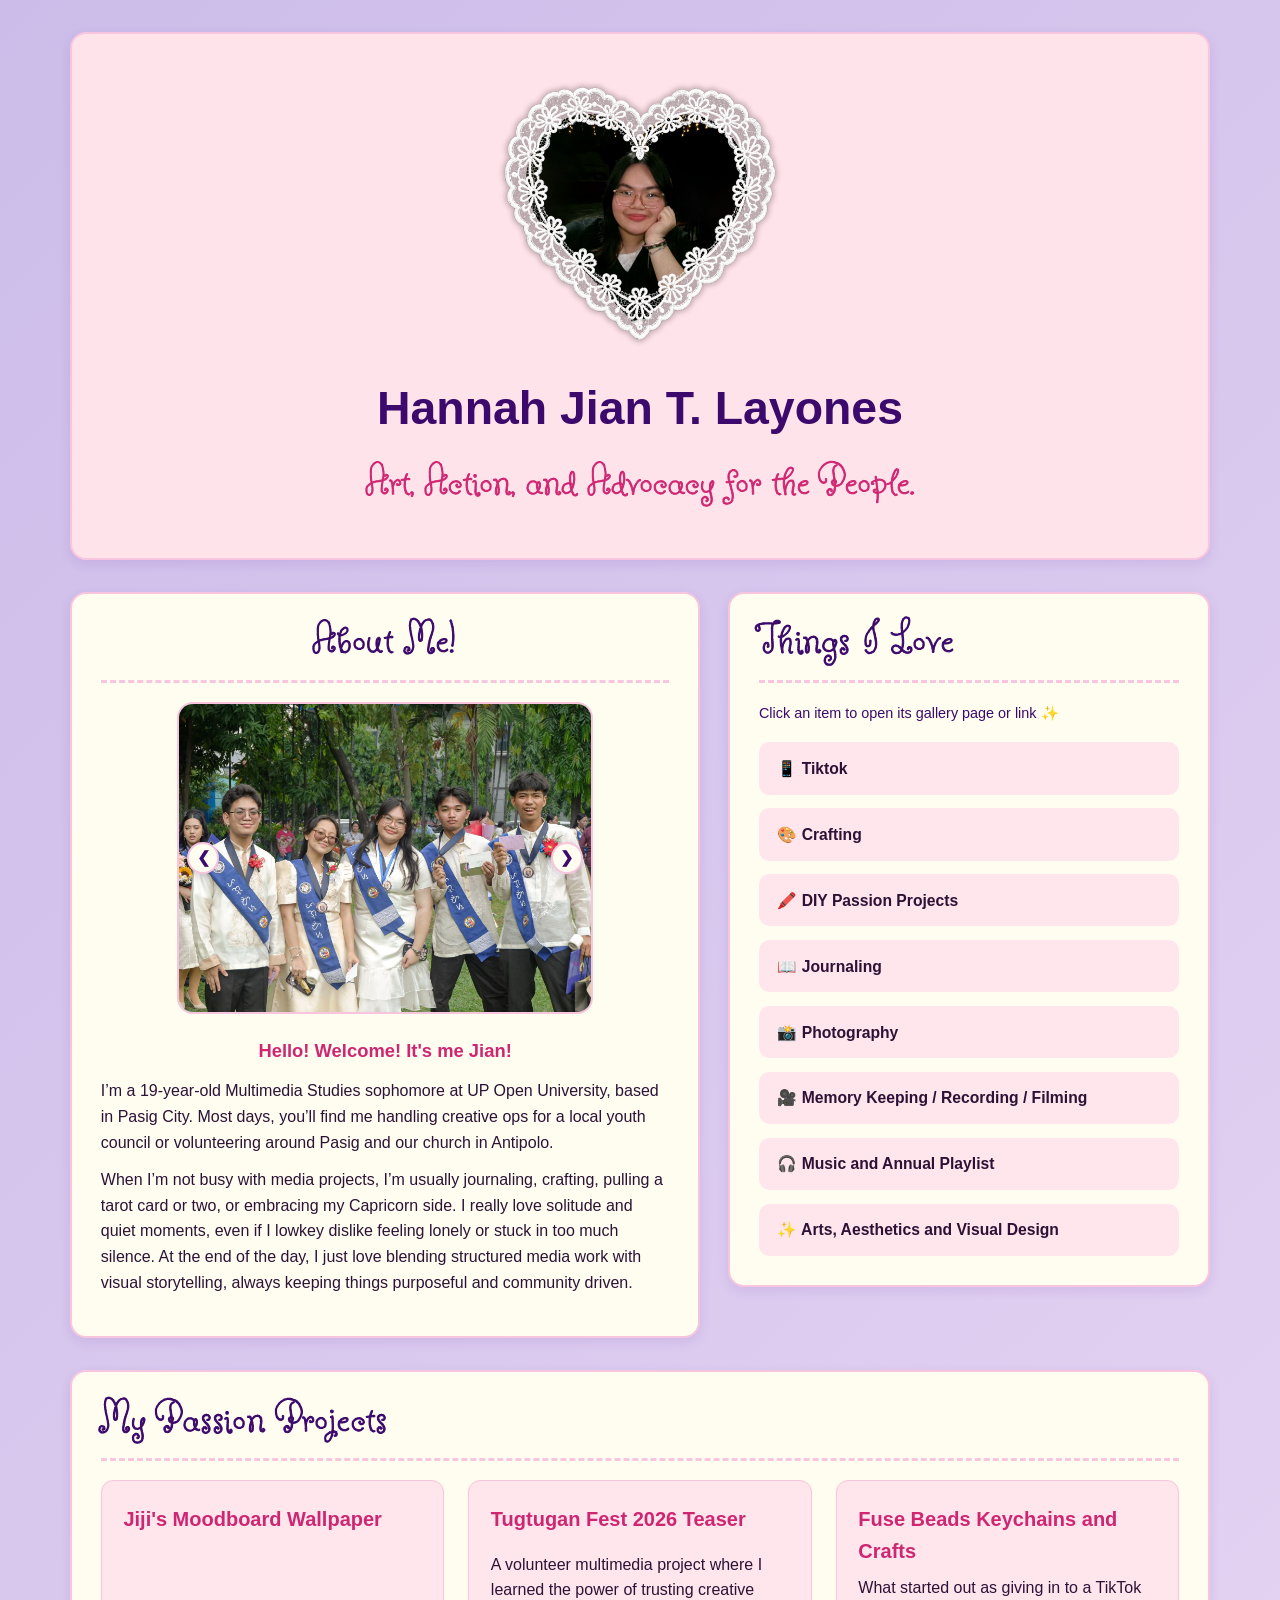
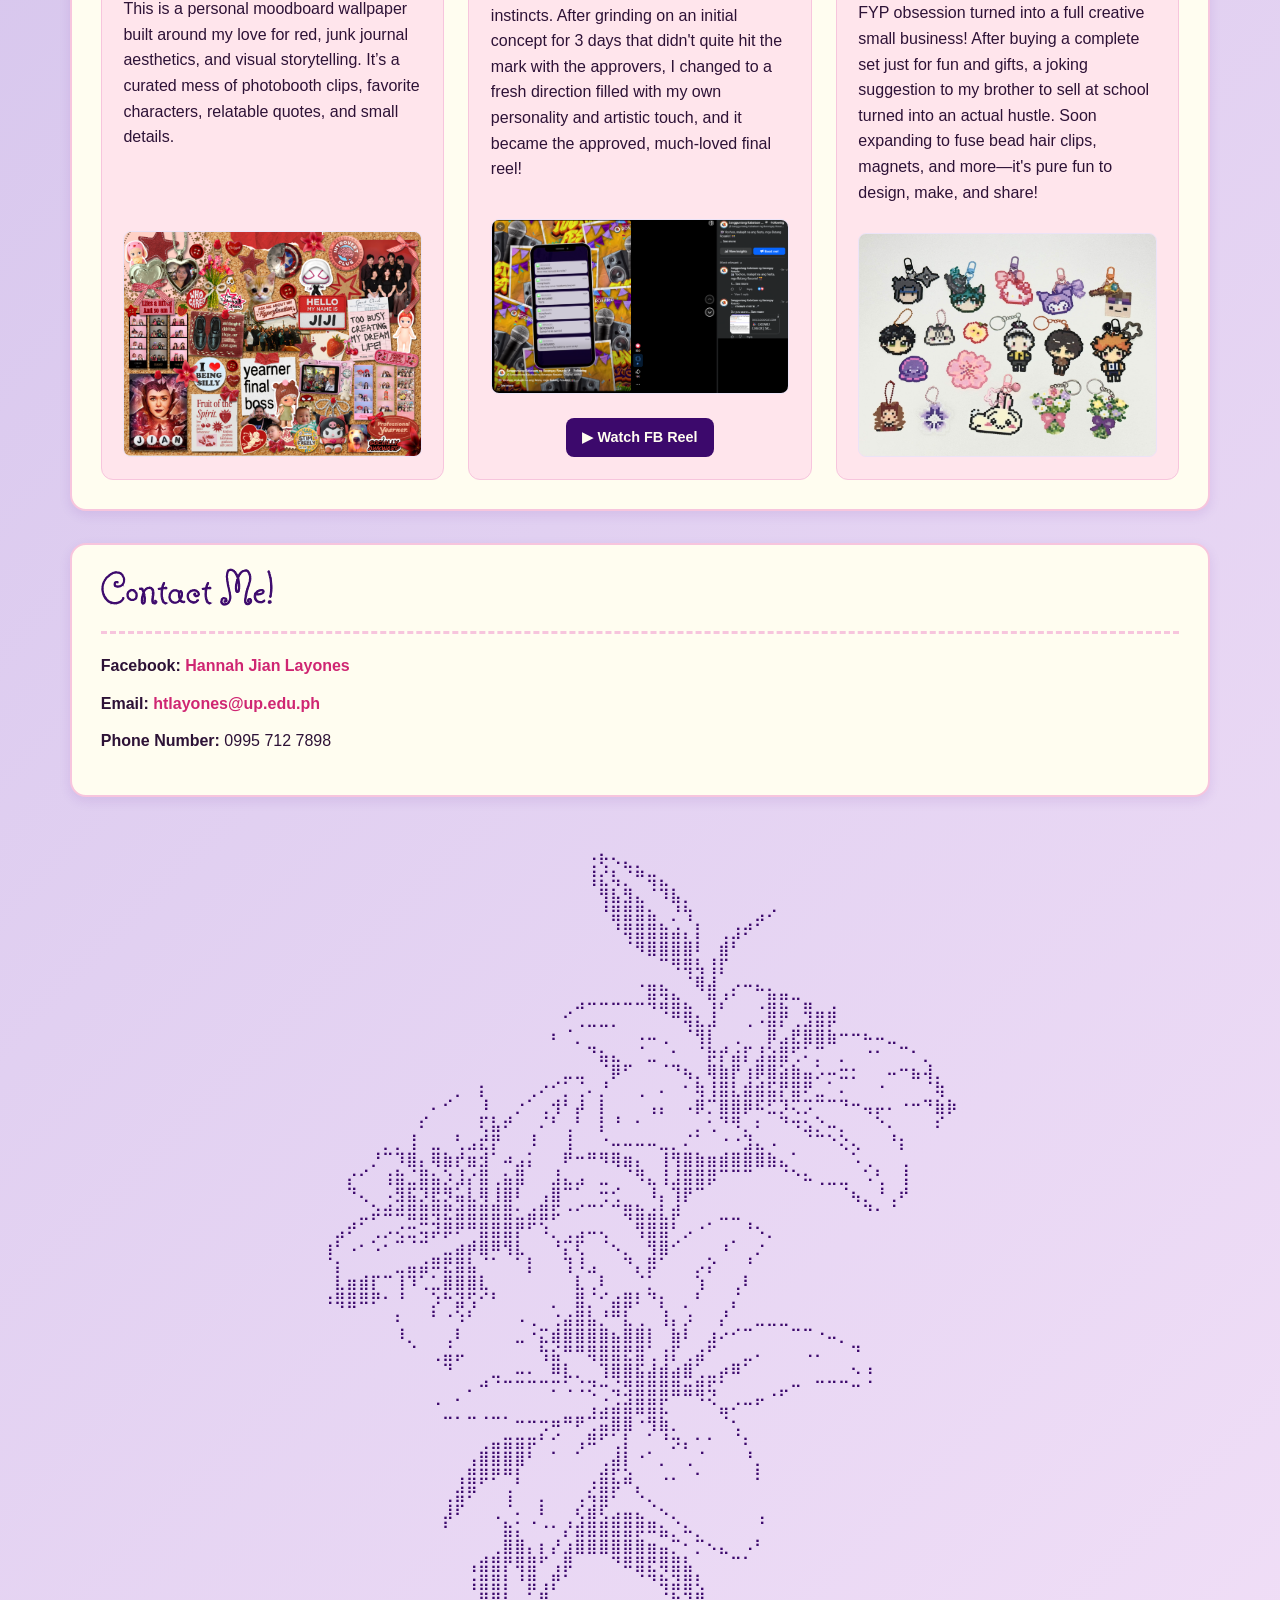
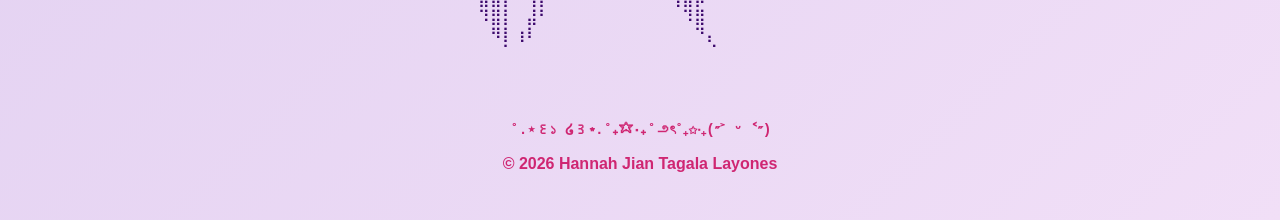
==== index.html @ 3827f630 "upload files" ====
<!DOCTYPE html>
<html lang="en">

<head>
    <meta charset="UTF-8">
    <meta name="viewport" content="width=device-width, initial-scale=1.0">
    <link rel="preconnect" href="https://fonts.googleapis.com">
    <link rel="preconnect" href="https://fonts.gstatic.com" crossorigin>
    <link href="https://fonts.googleapis.com/css2?family=Butterfly+Kids&family=Google+Sans:ital,opsz,wght@0,17..18,400..700;1,17..18,400..700&display=swap" rel="stylesheet">
    <link rel="stylesheet" href="style.css">
    <title>Jian's Profile</title>
</head>

<body>
    <header class="card headercard">
        <div class="profilephotocontainer">
            <img src="images/abtmepic.png" alt="Hannah Jian T. Layones" class="profilephoto">
        </div>
        <h1>Hannah Jian T. Layones</h1>
        <p class="subtitle">Art, Action, and Advocacy for the People.</p>
    </header>

    <main>
        <div class="bentorow">
            <section class="card aboutsection">
                <div class="biocontainer">
                    <h2>About Me!</h2>

                    <div class="carouselbox">
                        <button type="button" class="carouselbtn prevbtn" onclick="changeSlide(-1)">&#10094;</button>
                        <img src="images/watataps.jpeg" alt="My tropas" class="carouselslide active">
                        <img src="images/cwts.jpeg" alt="Jian photo 5" class="carouselslide">
                        <img src="images/tech2.jpeg" alt="Me with the SK Council" class="carouselslide">
                        <img src="images/tech1.jpeg" alt="SK Volunteers" class="carouselslide">
                        <img src="images/pic.jpeg" alt="Routh Reproductive Health Summit" class="carouselslide">
                        <img src="images/summit.jpeg" alt="Youth Summit 2025" class="carouselslide">
                        <img src="images/culture.jpeg" alt="Cultural and IP Day Program" class="carouselslide">
                        <img src="images/pz.jpeg" alt="Project Ztizen with my Friends" class="carouselslide">
                        <img src="images/cwtssss.jpeg" alt="Jian photo 7" class="carouselslide">
                        <img src="images/cwtsz.jpeg" alt="Jian photo 5" class="carouselslide">
                        <img src="images/Church.jpeg" alt="Church Anniversary with my Friends" class="carouselslide">
                        <img src="images/UPOU.jpeg" alt="First time in UPOU" class="carouselslide">
                        <img src="images/MMDA.jpeg" alt="MMDA Anti-Smoking Campaign" class="carouselslide">
                        <img src="images/VOLUN.jpeg" alt="Youth-Led Project" class="carouselslide">
                        <img src="images/CERT.jpeg" alt="MEEEEEEEEE" class="carouselslide">
                        <button type="button" class="carouselbtn nextbtn" onclick="changeSlide(1)">&#10095;</button>
                    </div>

                    <p class="greeting">Hello! Welcome! It's me Jian!</p>
                    <p class="biotext">
                        I’m a 19-year-old Multimedia Studies sophomore at UP Open University, based in Pasig City. Most days, you’ll find me handling creative ops for a local youth council or volunteering around Pasig and our church in Antipolo.
                    </p>
                    <p class="biotext">
                        When I’m not busy with media projects, I’m usually journaling, crafting, pulling a tarot card or two, or embracing my Capricorn side. I really love solitude and quiet moments, even if I lowkey dislike feeling lonely or stuck in too much silence. At the end of the day, I just love blending structured media work with visual storytelling, always keeping things purposeful and community driven.
                    </p>
                </div>
            </section>

            <section class="card lovesection">
                <div class="biocontainer">
                    <h2>Things I Love</h2>
                    <p class="sectionhint">Click an item to open its gallery page or link ✨</p>
                    <ul class="lovelist">
                        <li class="lovelistitem"><a href="thingsilove.html#tiktok">📱 Tiktok</a></li>
                        <li class="lovelistitem"><a href="thingsilove.html#crafting">🎨 Crafting</a></li>
                        <li class="lovelistitem"><a href="thingsilove.html#diyprojects">🖍️ DIY Passion Projects</a></li>
                        <li class="lovelistitem"><a href="thingsilove.html#journaling">📖 Journaling</a></li>
                        <li class="lovelistitem"><a href="thingsilove.html#photography">📸 Photography</a></li>
                        <li class="lovelistitem"><a href="thingsilove.html#memorykeeping">🎥 Memory Keeping / Recording / Filming</a></li>
                        <li class="lovelistitem"><a href="thingsilove.html#music">🎧 Music and Annual Playlist</a></li>
                        <li class="lovelistitem"><a href="thingsilove.html#artsaesthetics">✨ Arts, Aesthetics and Visual Design</a></li>
                    </ul>
                </div>
            </section>
        </div>

        <section class="card projectssection">
            <h2>My Passion Projects</h2>
            <div class="projectsgrid">
                <article class="projectarticle">
                    <h3>Jiji's Moodboard Wallpaper</h3>
                    <p>
                        This is a personal moodboard wallpaper built around my love for red, junk journal aesthetics, and visual storytelling. It’s a curated mess of photobooth clips, favorite characters, relatable quotes, and small details.
                    </p>
                    <img src="images/jiji'smoodboard.png" alt="iPad Wallpaper Preview" class="projectimg">
                </article>

                <article class="projectarticle">
                    <h3>
                        <a href="https://www.facebook.com/share/v/1HuVMyCweW/" target="_blank" rel="noopener noreferrer">Tugtugan Fest 2026 Teaser</a>
                    </h3>
                    <p>
                        A volunteer multimedia project where I learned the power of trusting creative instincts. After grinding on an initial concept for 3 days that didn't quite hit the mark with the approvers, I changed to a fresh direction filled with my own personality and artistic touch, and it became the approved, much-loved final reel!
                    </p>
                    <img src="images/tugs.png" alt="Tugtugan Fest Teaser Preview" class="projectimg">
                    <div class="reelbtnwrap">
                        <a href="https://www.facebook.com/share/v/1HuVMyCweW/" target="_blank" rel="noopener noreferrer" class="reelbtn">▶ Watch FB Reel</a>
                    </div>
                </article>

                <article class="projectarticle">
                    <h3>Fuse Beads Keychains and Crafts</h3>
                    <p>
                        What started out as giving in to a TikTok FYP obsession turned into a full creative small business! After buying a complete set just for fun and gifts, a joking suggestion to my brother to sell at school turned into an actual hustle. Soon expanding to fuse bead hair clips, magnets, and more—it's pure fun to design, make, and share!
                    </p>
                    <img src="images/fuse.jpg" alt="Project 3 Preview" class="projectimg">
                </article>
            </div>
        </section>

        <section class="card contactsection">
            <h2>Contact Me!</h2>
            <p><strong>Facebook:</strong> <a href="https://www.facebook.com/jijich00/" target="_blank" rel="noopener noreferrer">Hannah Jian Layones</a></p>
            <p><strong>Email:</strong> <a href="mailto:htlayones@up.edu.ph">htlayones@up.edu.ph</a></p>
            <p><strong>Phone Number:</strong> 0995 712 7898</p>
        </section>

        <div class="asciicard">
            <div class="asciiwrapper">
                <pre class="asciiart">
⠀⠀⠀⠀⠀⠀⠀⠀⠀⠀⠀⠀⠀⠀⠀⠀⠀⠀⠀⠀⠀⠀⢀⣄⡀⠀⠀⠀⠀⠀⠀⠀⠀⠀⠀⠀⠀⠀⠀⠀⠀⠀⠀⠀⠀⠀⠀⠀⠀⠀⠀⠀⠀
⠀⠀⠀⠀⠀⠀⠀⠀⠀⠀⠀⠀⠀⠀⠀⠀⠀⠀⠀⠀⠀⠀⢰⡱⡌⠳⣦⣀⠀⠀⠀⠀⠀⠀⠀⠀⠀⠀⠀⠀⠀⠀⠀⠀⠀⠀⠀⠀⠀⠀⠀⠀⠀
⠀⠀⠀⠀⠀⠀⠀⠀⠀⠀⠀⠀⠀⠀⠀⠀⠀⠀⠀⠀⠀⠀⠘⣷⡝⣦⠀⠹⢷⡄⠀⠀⠀⠀⠀⠀⠀⠀⠀⠀⠀⠀⠀⠀⠀⠀⠀⠀⠀⠀⠀⠀⠀
⠀⠀⠀⠀⠀⠀⠀⠀⠀⠀⠀⠀⠀⠀⠀⠀⠀⠀⠀⠀⠀⠀⠀⢸⣿⣾⣷⡀⠈⢻⣆⠀⠀⠀⠀⠀⠀⢀⠀⠀⠀⠀⠀⠀⠀⠀⠀⠀⠀⠀⠀⠀⠀
⠀⠀⠀⠀⠀⠀⠀⠀⠀⠀⠀⠀⠀⠀⠀⠀⠀⠀⠀⠀⠀⠀⠀⠀⢻⣿⣿⣿⣄⢂⠘⡄⠀⠀⢀⣠⠞⠁⠀⠀⠀⠀⠀⠀⠀⠀⠀⠀⠀⠀⠀⠀⠀
⠀⠀⠀⠀⠀⠀⠀⠀⠀⠀⠀⠀⠀⠀⠀⠀⠀⠀⠀⠀⠀⠀⠀⠀⠀⠹⣿⣿⣿⣿⣧⡇⠀⣰⡞⠁⠀⠀⠀⠀⠀⠀⠀⠀⠀⠀⠀⠀⠀⠀⠀⠀⠀
⠀⠀⠀⠀⠀⠀⠀⠀⠀⠀⠀⠀⠀⠀⠀⠀⠀⠀⠀⠀⠀⠀⠀⠀⠀⠀⠈⠛⠿⣿⣿⡅⢠⡿⠀⠀⠀⠀⠀⠀⠀⠀⠀⠀⠀⠀⠀⠀⠀⠀⠀⠀⠀
⠀⠀⠀⠀⠀⠀⠀⠀⠀⠀⠀⠀⠀⠀⠀⠀⠀⠀⠀⠀⠀⠀⠀⠀⠀⠀⠀⠀⠀⠈⠹⣽⢸⠃⠀⠀⠀⠀⠀⠀⠀⠀⠀⠀⠀⠀⠀⠀⠀⠀⠀⠀⠀
⠀⠀⠀⠀⠀⠀⠀⠀⠀⠀⠀⠀⠀⠀⠀⠀⠀⠀⠀⠀⠀⠀⠀⠀⠀⠀⠈⣿⢷⣄⠀⠙⣿⢠⠎⠉⠓⣦⣤⣀⠀⠀⠀⠀⠀⠀⠀⠀⠀⠀⠀⠀⠀
⠀⠀⠀⠀⠀⠀⠀⠀⠀⠀⠀⠀⠀⠀⠀⠀⠀⠀⠀⠀⡠⠚⠉⠉⠉⠉⠉⠙⠻⣿⣷⡀⢸⠃⠀⠀⠐⣿⣷⠀⢿⣤⣴⠀⠀⠀⠀⠀⠀⠀⠀⠀⠀
⠀⠀⠀⠀⠀⠀⠀⠀⠀⠀⠀⠀⠀⠀⠀⠀⠀⠀⠀⡀⠠⠐⠒⠒⠂⠀⠀⠀⠀⠀⠹⣷⡞⠀⠀⠐⠈⣿⠃⣴⣾⣿⣏⣀⣀⡀⠀⠀⠀⠀⠀⠀⠀
⠀⠀⠀⠀⠀⠀⠀⠀⠀⠀⠀⠀⠀⠀⠀⠀⠀⠀⠀⠁⠀⠂⢤⡀⠀⠀⠨⠉⠐⡀⠀⠸⣇⣠⢐⡤⢠⢏⣾⡷⠟⠿⠛⠀⠀⢉⡉⠒⠤⡀⠀⠀⠀
⠀⠀⠀⠀⠀⠀⠀⠀⠀⠀⠀⠀⠀⠀⠀⠀⠀⠀⠀⠀⠀⠀⠀⠻⣷⡤⠀⠒⠠⢤⡀⠀⣯⣇⣿⢃⣾⣿⢟⣔⠁⠆⠀⣂⡀⠀⠀⠀⣀⡀⢢⠀⠀
⠀⠀⠀⠀⠀⠀⠀⠀⠀⠀⠀⠀⠀⡀⠀⠀⠀⠀⢀⡠⠖⠲⠀⢠⠋⠀⠀⠀⠀⠀⡙⣆⢹⣿⡇⣸⣫⡿⣿⣿⣿⠊⠍⠒⠂⠀⢀⠉⠀⠛⠹⣆⠀
⠀⠀⠀⠀⠀⠀⠀⠀⠀⠀⡠⠂⠀⢣⠀⠀⢀⠔⠁⣠⡆⢰⠁⡆⠀⠀⠐⠀⠁⠀⠀⣽⠼⣿⣷⣿⡿⡿⢧⠿⠥⠶⠤⢥⣀⠀⠀⠀⢀⣀⢤⣝⣄
⠀⠀⠀⠀⠀⠀⠀⠀⡠⠁⠀⠀⠀⡬⡄⣠⠂⠀⠰⡜⠀⡏⠀⡇⢠⠀⡀⠘⠃⠀⠈⠋⡂⢿⣿⠋⡉⠒⢮⣑⡊⢄⠀⠀⠀⠙⢏⠁⠀⠀⠀⡻⠋
⠀⠀⠀⠀⠀⠀⠀⢠⠁⠀⠀⡄⠀⣱⣿⠁⠀⢠⠁⠀⢰⠀⠀⢃⠀⠀⠀⠀⠀⠀⠠⠆⠐⢀⢈⢦⠁⠀⠀⠈⠺⠦⢍⢆⠀⠀⠀⢡⡀⠀⠀⠁⠀
⠀⠀⠀⠀⢠⠦⢦⣼⠀⣶⣄⣰⣚⣳⠇⢀⠀⠌⠀⠀⣼⣀⣤⣤⣭⣉⠉⠉⢲⣦⣥⣄⣀⣠⣤⣾⣷⣌⠀⠄⠀⠀⠀⠑⠕⠀⠀⠀⠃⠀⠀⠀⠀
⠀⠀⢀⡠⠂⢀⣌⠻⣧⡙⢟⢣⢛⣾⠀⡉⣾⠃⠀⢠⠁⠀⠀⠈⠙⠻⣧⠀⢸⢸⣿⣿⣿⠿⠿⠿⠛⠛⠳⢄⡀⠀⠀⠀⠈⠔⡄⠀⢰⠀⠀⠀⠀
⠀⠀⢧⠀⠀⠘⣿⡶⢿⣿⣮⠞⡇⣿⢰⣿⡟⠀⠀⣾⠷⠞⠀⣒⡠⠀⠈⢳⠘⢾⣿⠿⠋⠀⠀⠀⠀⠀⠀⠀⠉⠐⠒⠲⡀⠈⢰⠀⣸⠀⠀⠀⠀
⠀⠀⠀⠑⢄⣨⣺⣿⣮⣷⣮⣻⣷⣽⣼⣿⡁⢀⣼⡿⢀⡠⠤⠔⠴⣤⣄⢈⡇⣸⠃⠀⠀⠀⠀⠀⠀⠀⠀⠀⠀⠀⠀⠀⠙⢦⡀⠰⠁⠀⠀⠀⠀
⠀⠀⣠⠖⠋⠉⢉⣛⠿⢽⣷⣿⣿⣿⣿⣿⣶⡿⢟⠋⠀⠀⠀⠀⠀⠙⣿⣿⣷⡏⠀⢀⠄⠒⠒⢠⡀⠀⠀⠀⠀⠀⠀⠀⠀⠀⠀⠀⠀⠀⠀⠀⠀
⢀⡞⠁⡀⠔⡊⠵⠲⠽⠋⠋⢁⣠⣿⣿⣿⡇⠀⠈⢢⠴⡾⠉⠱⡀⠀⠘⣿⣿⡠⠊⠀⠀⢀⠄⠀⢈⠂⠀⠀⠀⠀⠀⠀⠀⠀⠀⠀⠀⠀⠀⠀⠀
⠸⡀⠈⠀⠈⠀⠀⠀⢀⣤⣶⣿⡏⠻⠍⠘⠗⡄⠀⠀⢧⢱⠀⠀⠈⢦⠀⣼⠟⠀⠀⠀⢄⠈⠀⢠⠂⠀⠀⠀⠀⠀⠀⠀⠀⠀⠀⠀⠀⠀⠀⠀⠀
⠀⡇⣀⣠⡤⠤⢲⢿⠟⠍⣷⣿⣿⡄⠀⠀⠀⠃⠀⠀⠘⡌⠚⡄⠀⠀⠣⠏⠀⠀⠀⢎⠃⠀⠀⡄⠀⠀⠀⠀⠀⠀⠀⠀⠀⠀⠀⠀⠀⠀⠀⠀⠀
⢀⣷⣿⣿⣧⡀⢸⠈⠐⢖⣟⢿⡿⡳⡄⠀⠀⠀⠀⠀⠀⣷⠰⡡⢀⣤⡄⢦⡀⠀⠀⡜⠀⠀⠰⠁⠀⠀⠀⠀⠀⠀⠀⠀⠀⠀⠀⠀⠀⠀⠀⠀⠀
⠈⠙⠛⠉⠁⠀⡀⠀⠀⡎⢀⢟⡜⠀⠀⠀⠀⠀⠀⢂⢀⣿⡆⢠⣿⡟⠁⠀⢣⠀⢂⠀⠀⢠⠃⠀⠀⠀⠀⠀⠀⠀⠀⠀⠀⠀⠀⠀⠀⠀⠀⠀⠀
⠀⠀⠀⠀⠀⠀⢡⠀⠀⠀⠀⡌⠀⠀⠀⠀⠈⢐⠤⣰⣿⣿⣿⣦⡀⣷⣴⡄⠘⣇⡎⠀⢀⢃⡠⠤⠒⠒⠒⠤⠤⢀⠀⠀⠀⠀⠀⠀⠀⠀⠀⠀⠀
⠀⠀⠀⠀⠀⠀⠈⠢⠀⠀⠰⠁⠀⠀⠀⠀⠒⠀⣗⡻⣿⣿⣿⣿⣿⣿⣿⠇⢀⡿⠁⢀⡾⠁⠀⠀⠀⠀⠀⠀⠀⠀⠉⠂⢤⠀⠀⠀⠀⠀⠀⠀⠀
⠀⠀⠀⠀⠀⠀⠀⠀⠀⠐⢿⠋⠀⠀⠀⠀⠀⠀⠘⣿⡄⠀⠙⢿⣿⣷⡿⢰⣸⢃⣴⠟⠀⢀⣤⠖⠁⠀⠀⠀⠈⠁⠀⠀⡀⢀⠀⠀⠀⠀⠀⠀⠀
⠀⠀⠀⠀⠀⠀⠀⠀⠀⠀⠀⠀⠀⣠⠲⠤⠭⠥⠤⠭⠗⠢⢤⣘⠻⣿⣿⣿⣿⣿⣛⣴⡶⠏⠉⠀⠀⠀⠀⣀⠀⠤⠤⠤⣈⠨⠀⠀⠀⠀⠀⠀⠀
⠀⠀⠀⠀⠀⠀⠀⠀⠀⢀⠀⠄⠁⠀⠀⠀⠀⠀⠀⠁⠈⠈⠑⠠⢙⣺⣿⣿⡿⠛⠛⠻⢝⠀⢀⣀⡤⠐⠋⠀⠀⠀⠀⠀⠀⠀⠀⠀⠀⠀⠀⠀⠀
⠀⠀⠀⠀⠀⠀⠀⠀⠀⠀⠤⠄⠤⠠⠤⠄⣀⣀⣀⣀⣤⣤⠼⠾⣿⣿⢛⣿⣗⠀⠀⠀⠀⠻⡁⠀⠀⠀⠀⠀⠀⠀⠀⠀⠀⠀⠀⠀⠀⠀⠀⠀⠀
⠀⠀⠀⠀⠀⠀⠀⠀⠀⠀⠀⠀⠀⠀⠀⣀⣀⣀⡔⡩⠀⠁⣴⡿⠟⡟⠀⠜⢻⣂⠀⡀⡀⠀⠰⡀⠀⠀⠀⠀⠀⠀⠀⠀⠀⠀⠀⠀⠀⠀⠀⠀⠀
⠀⠀⠀⠀⠀⠀⠀⠀⠀⠀⠀⠀⠀⣴⣿⣿⣿⡏⠀⠄⠀⠜⠉⠀⢰⡇⢀⠄⠀⠊⠃⠠⠀⠀⠀⢡⠀⠀⠀⠀⠀⠀⠀⠀⠀⠀⠀⠀⠀⠀⠀⠀⠀
⠀⠀⠀⠀⠀⠀⠀⠀⠀⠀⠀⠀⣼⣿⣿⣿⡟⠀⠀⠀⠀⠀⠀⣰⡿⢇⠀⠀⠂⠀⠐⡀⠀⠀⠀⠀⡆⠀⠀⠀⠀⠀⠀⠀⠀⠀⠀⠀⠀⠀⠀⠀⠀
⠀⠀⠀⠀⠀⠀⠀⠀⠀⠀⠀⣸⣿⠋⠁⢀⠃⠀⠀⠀⠀⠀⡰⣿⡷⠛⡄⠀⠈⠁⠀⠀⠀⠀⠀⠀⠁⠀⠀⠀⠀⠀⠀⠀⠀⠀⠀⠀⠀⠀⠀⠀⠀
⠀⠀⠀⠀⠀⠀⠀⠀⠀⠀⢰⡿⠁⠀⠀⠸⠀⠀⡆⠀⠀⡰⣹⡿⠁⠀⠈⠢⡀⠀⠀⠀⠀⠀⠀⠀⠀⠀⠀⠀⠀⠀⠀⠀⠀⠀⠀⠀⠀⠀⠀⠀⠀
⠀⠀⠀⠀⠀⠀⠀⠀⠀⠀⡞⠁⠀⠀⠐⣄⠅⠠⢁⡀⢠⣱⣿⣵⣾⣿⣷⣤⡈⠢⡀⠀⠀⠀⠀⠀⠰⠀⠀⠀⠀⠀⠀⠀⠀⠀⠀⠀⠀⠀⠀⠀⠀
⠀⠀⠀⠀⠀⠀⠀⠀⠀⠀⠀⠀⠀⠀⠀⣿⣧⠀⡀⢠⢃⣿⣿⣿⣿⣿⣯⣉⠛⠦⡉⠦⡀⠀⠀⠀⡄⠀⠀⠀⠀⠀⠀⠀⠀⠀⠀⠀⠀⠀⠀⠀⠀
⠀⠀⠀⠀⠀⠀⠀⠀⠀⠀⠀⠀⠀⣠⣴⣿⣿⣧⡧⠃⣾⠛⠛⠛⢿⣿⣿⣿⣿⣦⡄⠂⠈⠓⠤⠌⠀⠀⠀⠀⠀⠀⠀⠀⠀⠀⠀⠀⠀⠀⠀⠀⠀
⠀⠀⠀⠀⠀⠀⠀⠀⠀⠀⠀⠀⢘⣿⣿⡇⢹⣿⠀⣼⠏⠀⠀⠀⠀⠉⠻⢷⣝⢿⣿⡄⠀⠀⠀⠀⠀⠀⠀⠀⠀⠀⠀⠀⠀⠀⠀⠀⠀⠀⠀⠀⠀
⠀⠀⠀⠀⠀⠀⠀⠀⠀⠀⠀⠀⠘⣿⣿⡇⠀⠟⣼⠃⠀⠀⠀⠀⠀⠀⠀⠀⠹⣟⢿⣵⠀⠀⠀⠀⠀⠀⠀⠀⠀⠀⠀⠀⠀⠀⠀⠀⠀⠀⠀⠀⠀
⠀⠀⠀⠀⠀⠀⠀⠀⠀⠀⠀⠀⠀⢿⣿⡇⠀⢸⡇⠀⠀⠀⠀⠀⠀⠀⠀⠀⠀⠘⢿⣯⠀⠀⠀⠀⠀⠀⠀⠀⠀⠀⠀⠀⠀⠀⠀⠀⠀⠀⠀⠀⠀
⠀⠀⠀⠀⠀⠀⠀⠀⠀⠀⠀⠀⠀⠈⣿⡇⢀⡟⠀⠀⠀⠀⠀⠀⠀⠀⠀⠀⠀⠀⠈⢿⠀⠀⠀⠀⠀⠀⠀⠀⠀⠀⠀⠀⠀⠀⠀⠀⠀⠀⠀⠀⠀
⠀⠀⠀⠀⠀⠀⠀⠀⠀⠀⠀⠀⠀⠀⠈⠇⠘⠁⠀⠀⠀⠀⠀⠀⠀⠀⠀⠀⠀⠀⠀⠀⠣⠀⠀⠀⠀⠀⠀⠀⠀⠀⠀⠀⠀⠀⠀⠀⠀⠀⠀⠀⠀
                </pre>
            </div>
        </div>
    </main>

    <footer>
        <pre class="footersign">⠀˚.⋆꒰১ ໒꒱⋆.˚₊✩‧₊˚౨ৎ˚₊✩‧₊(˶˃ ᵕ ˂˶) </pre>
        <p>&copy; 2026 Hannah Jian Tagala Layones </p>
    </footer>

    <script>
        let currentSlide = 0;
        const slides = document.querySelectorAll('.carouselslide');

        function changeSlide(direction) {
            slides[currentSlide].classList.remove('active');
            currentSlide = (currentSlide + direction + slides.length) % slides.length;
            slides[currentSlide].classList.add('active');
        }
    </script>
</body>

</html>
---- style.css ----
* {
    box-sizing: border-box;
    margin: 0;
    padding: 0;
}

body {
    font-family: 'Google Sans', sans-serif;
    background: linear-gradient(135deg, #ccbce9 0%, #f1dff7 100%);
    color: #2D1236;
    line-height: 1.6;
    padding: 2rem 1.25rem;
    max-width: 1180px;
    margin: 0 auto;
}

h1 {
    font-size: 2.9rem;
    color: #3C096C;
    text-align: center;
    margin-bottom: 0.5rem;
    font-weight: 700;
}

.subtitle {
    font-family: 'Butterfly Kids', cursive;
    font-size: 2.8rem;
    color: #cf2672;
    text-align: center;
    margin-top: -0.5rem;
    -webkit-text-stroke: 1px;
}

h2 {
    font-family: 'Butterfly Kids', cursive;
    font-size: 2.8rem;
    color: #3C096C;
    margin-bottom: 1.2rem;
    margin-top: -1.2rem;
    letter-spacing: 0.05rem;
    border-bottom: 3px dashed #F7C5DD;
    padding-bottom: 0.3rem;
    font-weight: 400;
    -webkit-text-stroke: 1.1px #3C096C;
}

h3 {
    font-size: 1.25rem;
    color: #cf2672;
    margin-bottom: 0.5rem;
    font-weight: 700;
}

p, li {
    font-size: 1rem;
    margin-bottom: 0.75rem;
}

a {
    color: #cf2672;
    text-decoration: none;
    font-weight: 700;
}

a:hover {
    text-decoration: underline;
    color: #3C096C;
}

.card {
    background-color: #FFFDF0;
    border: 2px solid #F7C5DD;
    border-radius: 1rem;
    padding: 1.8rem;
    margin-bottom: 2rem;
    box-shadow: 0 4px 12px rgba(90, 24, 154, 0.1);
}

.headercard {
    background-color: #ffe3ea;
    text-align: center;
}

.carouselbox {
    position: relative;
    width: 100%;
    max-width: 26rem;
    aspect-ratio: 4 / 3;
    margin: 0 auto 1.4rem auto;
}

.carouselslide {
    display: none;
    width: 100%;
    height: 100%;
    object-fit: cover;
    border-radius: 1rem;
    border: 2px solid #F7C5DD;
}

.carouselslide.active {
    display: block;
}

.carouselbtn {
    position: absolute;
    top: 50%;
    transform: translateY(-50%);
    background-color: #FFFDF0;
    color: #3C096C;
    border: 2px solid #F7C5DD;
    border-radius: 50%;
    width: 2rem;
    height: 2rem;
    font-size: 1rem;
    font-weight: 700;
    cursor: pointer;
    box-shadow: 0 2px 8px rgba(60, 9, 108, 0.15);
}

.carouselbtn:hover {
    background-color: #3C096C;
    color: #FFFDF0;
    border-color: #fdf6e0;
}

.prevbtn {
    left: 0.65rem;
}

.nextbtn {
    right: 0.65rem;
}

.bentorow {
    display: flex;
    gap: 1.75rem;
    align-items: stretch;
    margin-bottom: 2rem;
}

.bentorow .card {
    margin-bottom: 0;
    height: 100%;
}

.aboutsection {
    flex: 1.15;
    display: flex;
    flex-direction: column;
    align-items: center;
    text-align: center;
}

.lovesection {
    flex: 0.85;
    display: flex;
    flex-direction: column;
}

.lovesection .biocontainer {
    display: flex;
    flex-direction: column;
    height: 100%;
    width: 100%;
}

.sectionhint {
    font-size: 0.9rem;
    color: #3C096C;
    margin-bottom: 0.85rem;
}

.profilephotocontainer {
    display: flex;
    justify-content: center;
    align-items: center;
    margin-bottom: 1rem;
    width: 100%;
}

.profilephoto {
    width: 18.25rem;
    height: 18.25rem;
}

.greeting {
    font-weight: 700;
    font-size: 1.15rem;
    color: #cf2672;
    margin-bottom: 0.8rem;
}

.biotext {
    text-align: left;
}

.projectsgrid {
    display: flex;
    gap: 1.5rem;
    justify-content: space-between;
}

.projectarticle {
    flex: 1;
    background-color: #FFE5EC;
    padding: 1.35rem;
    border-radius: 0.75rem;
    border: 1px solid #F7C5DD;
    display: flex;
    flex-direction: column;
    justify-content: space-between;
}

.projectimg {
    width: 100%;
    height: auto;
    border-radius: 0.5rem;
    margin-top: 1rem;
    border: 1px solid #EBE3F7;
}

.reelbtnwrap {
    margin-top: 1rem;
    text-align: center;
}

.reelbtn {
    display: inline-block;
    background-color: #3C096C;
    color: #FFFDF0;
    padding: 0.5rem 1rem;
    border-radius: 0.5rem;
    font-size: 0.9rem;
    text-decoration: none;
}

.reelbtn:hover {
    background-color: #cf2672;
    color: #FFFDF0;
    text-decoration: none;
}

.lovelist {
    list-style: none;
    display: flex;
    flex-direction: column;
    flex: 1;
    gap: 0.85rem;
    margin-top: 0.25rem;
}

.lovelistitem {
    background-color: #FFE5EC;
    padding: 0.85rem 1.15rem;
    min-height: 3.2rem;
    border-radius: 0.65rem;
    font-size: 0.98rem;
    margin-bottom: 0;
    flex: 1;
    display: flex;
    align-items: center;
    transition: transform 0.15s ease, background-color 0.15s ease;
}

.lovelistitem:hover {
    transform: translateY(-2px);
    background-color: #F7C5DD;
}

.lovelistitem a {
    display: block;
    width: 100%;
    color: #2D1236;
    font-weight: 600;
}

.lovelistitem a:hover {
    color: #3C096C;
    text-decoration: none;
}

.spotifywrap {
    width: 100%;
    margin-top: 1rem;
}

.spotifyembed {
    display: block;
    width: 100%;
    min-height: 22rem;
    border: 0;
    border-radius: 0.75rem;
}

.topnav {
    display: flex;
    justify-content: flex-start;
    margin-bottom: 1rem;
}

.homelink {
    display: inline-block;
    background-color: #FFFDF0;
    color: #3C096C;
    border: 2px solid #F7C5DD;
    padding: 0.45rem 1rem;
    border-radius: 0.75rem;
    font-size: 0.95rem;
    box-shadow: 0 4px 12px rgba(90, 24, 154, 0.08);
}

.homelink:hover {
    background-color: #3C096C;
    color: #FFFDF0;
    border-color: #fdf6e0;
    text-decoration: none;
}

.gallerygrid {
    display: flex;
    gap: 1.25rem;
    margin-top: 1rem;
    flex-wrap: wrap;
}

.galleryimg,
.photoplaceholder {
    flex: 1 1 260px;
    border-radius: 0.6rem;
    border: 2px dashed #F7C5DD;
}

.galleryimg {
    border-style: solid;
    max-height: 320px;
    object-fit: cover;
}

.photoplaceholder {
    min-height: 220px;
    background-color: #FFE5EC;
    color: #3C096C;
    display: flex;
    align-items: center;
    justify-content: center;
    text-align: center;
    padding: 1rem;
    font-weight: 600;
}

.asciicard {
    background: transparent;
    border: none;
    box-shadow: none;
    padding: 1rem 0;
    margin-bottom: 1.5rem;
    overflow-x: auto;
}

.asciiwrapper {
    display: flex;
    justify-content: center;
    min-width: max-content;
    margin: 0 auto;
}

.asciiart {
    font-family: monospace;
    font-size: 1rem;
    line-height: 1.1;
    color: #3C096C;
    white-space: pre;
    flex-shrink: 0;
    transition: color 0.25s ease;
}

.asciiart:hover {
    color: #cf2672;
}

.footersign {
    font-family: monospace;
    margin-bottom: 0.5rem;
    white-space: pre-wrap;
}

footer {
    text-align: center;
    font-size: 0.9rem;
    color: #cf2672;
    margin-top: 2rem;
    font-weight: 600;
}

@media (max-width: 600px) {
    body {
        padding: 1rem 0.5rem;
    }

    .bentorow {
        flex-direction: column;
        gap: 1.25rem;
        margin-bottom: 1.25rem;
    }

    .bentorow .card {
        height: auto;
    }

    .lovesection .biocontainer,
    .lovelist {
        display: block;
    }

    .lovelistitem {
        display: block;
        min-height: auto;
        margin-bottom: 0.6rem;
    }

    .carouselbox {
        max-width: 100%;
        aspect-ratio: 1 / 1;
    }

    .carouselbtn {
        width: 2rem;
        height: 2rem;
        font-size: 0.9rem;
    }

    .projectsgrid {
        flex-direction: column;
    }

    h1 {
        font-size: 1.8rem;
    }

    .subtitle {
        font-size: 2.2rem;
    }

    .card {
        padding: 1.25rem;
        margin-bottom: 1.25rem;
    }
}
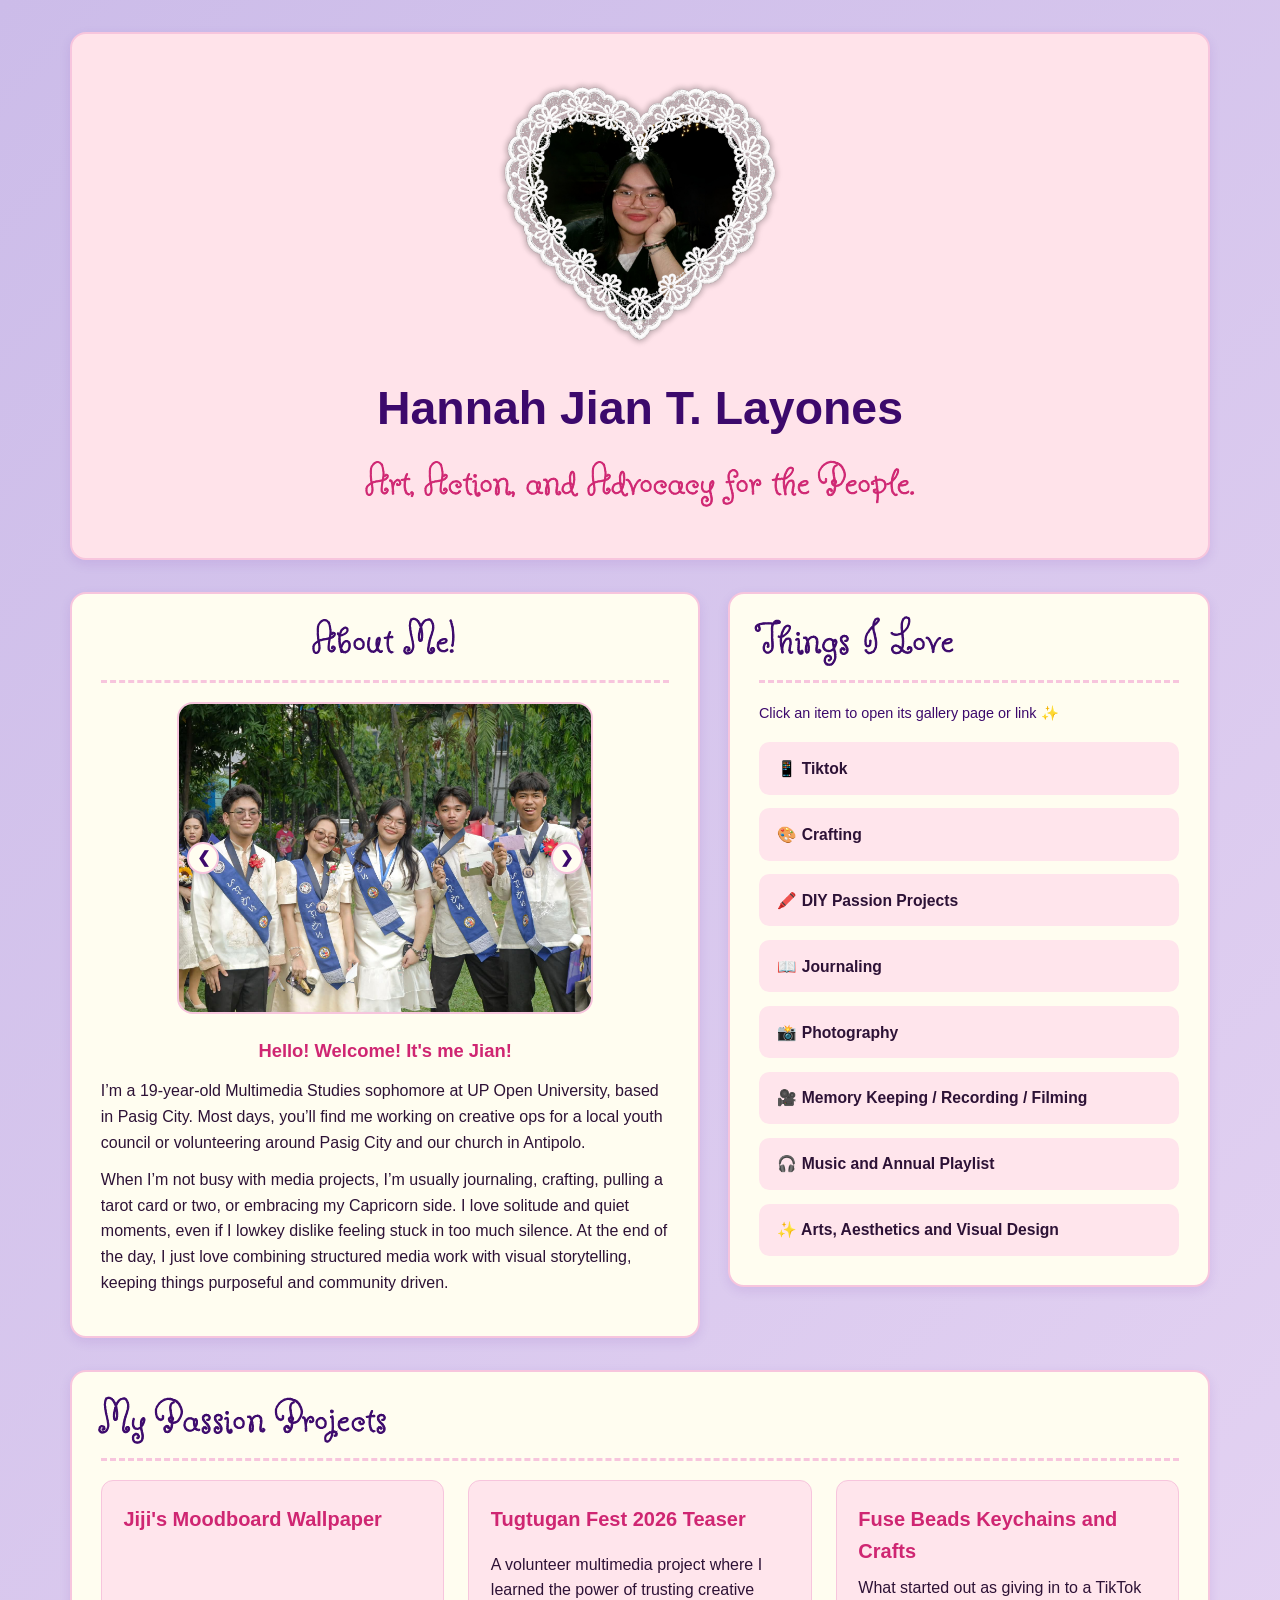
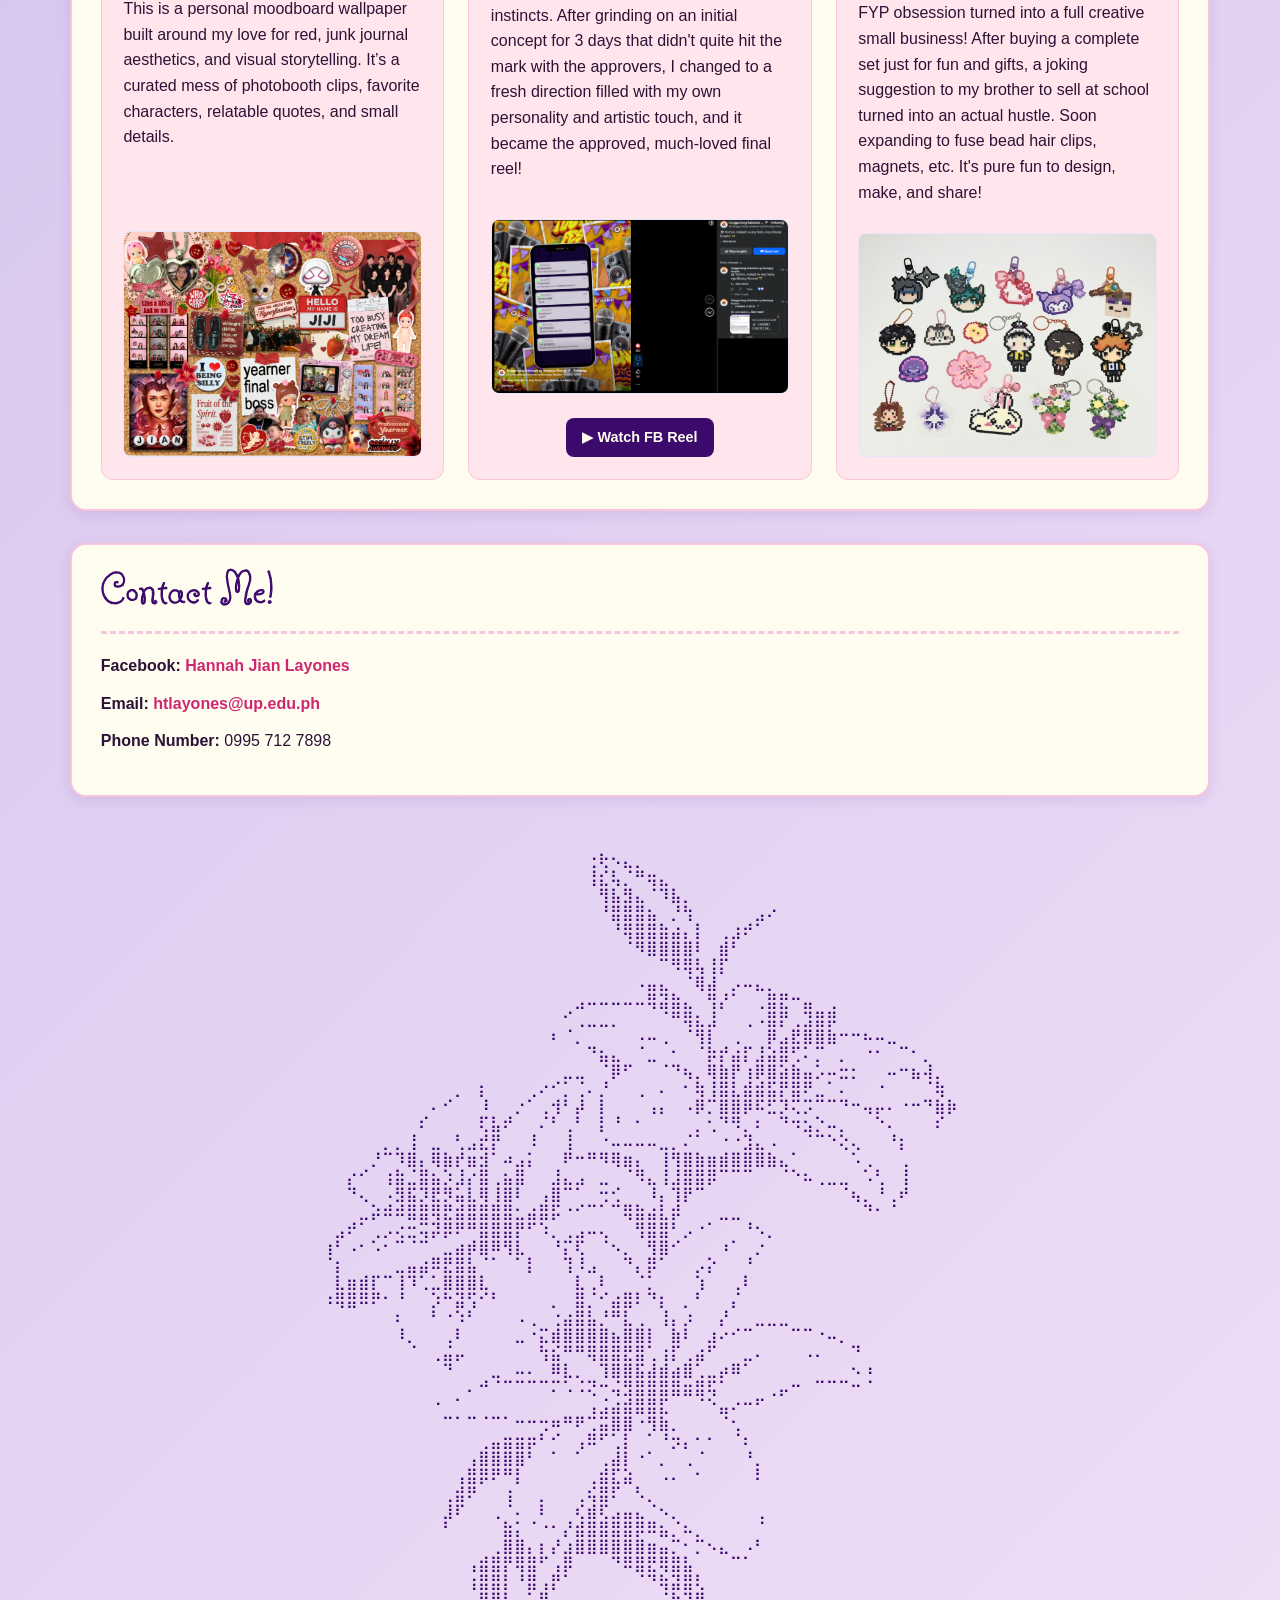
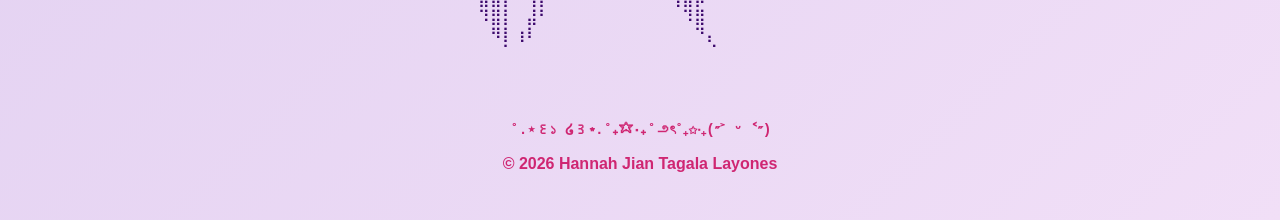
==== commit e1d39cb1: "Update index.html" ====
--- a/index.html
+++ b/index.html
@@ -48,10 +48,10 @@
 
                     <p class="greeting">Hello! Welcome! It's me Jian!</p>
                     <p class="biotext">
-                        I’m a 19-year-old Multimedia Studies sophomore at UP Open University, based in Pasig City. Most days, you’ll find me handling creative ops for a local youth council or volunteering around Pasig and our church in Antipolo.
+                        I’m a 19-year-old Multimedia Studies sophomore at UP Open University, based in Pasig City. Most days, you’ll find me working on creative ops for a local youth council or volunteering around Pasig City and our church in Antipolo.
                     </p>
                     <p class="biotext">
-                        When I’m not busy with media projects, I’m usually journaling, crafting, pulling a tarot card or two, or embracing my Capricorn side. I really love solitude and quiet moments, even if I lowkey dislike feeling lonely or stuck in too much silence. At the end of the day, I just love blending structured media work with visual storytelling, always keeping things purposeful and community driven.
+                        When I’m not busy with media projects, I’m usually journaling, crafting, pulling a tarot card or two, or embracing my Capricorn side. I love solitude and quiet moments, even if I lowkey dislike feeling stuck in too much silence. At the end of the day, I just love combining structured media work with visual storytelling, keeping things purposeful and community driven.
                     </p>
                 </div>
             </section>
@@ -101,7 +101,7 @@
                 <article class="projectarticle">
                     <h3>Fuse Beads Keychains and Crafts</h3>
                     <p>
-                        What started out as giving in to a TikTok FYP obsession turned into a full creative small business! After buying a complete set just for fun and gifts, a joking suggestion to my brother to sell at school turned into an actual hustle. Soon expanding to fuse bead hair clips, magnets, and more—it's pure fun to design, make, and share!
+                        What started out as giving in to a TikTok FYP obsession turned into a full creative small business! After buying a complete set just for fun and gifts, a joking suggestion to my brother to sell at school turned into an actual hustle. Soon expanding to fuse bead hair clips, magnets, etc. It's pure fun to design, make, and share!
                     </p>
                     <img src="images/fuse.jpg" alt="Project 3 Preview" class="projectimg">
                 </article>
@@ -186,4 +186,4 @@
     </script>
 </body>
 
-</html>+</html>
--- a/style.css
+++ b/style.css
@@ -324,30 +324,33 @@
     flex-wrap: wrap;
 }
 
-.galleryimg,
 .photoplaceholder {
-    flex: 1 1 260px;
+    flex: 1 1 240px;
+    min-width: 0;
+    max-width: 100%;
+    background-color: #FFE5EC;
+    border: 2px dashed #F7C5DD;
     border-radius: 0.6rem;
-    border: 2px dashed #F7C5DD;
+    color: #3C096C;
+    display: flex;
+    align-items: center;
+    justify-content: center;
+    text-align: center;
+    padding: 0.75rem;
+    font-weight: 600;
 }
 
 .galleryimg {
-    border-style: solid;
+    display: block;
+    width: 100%;
+    max-width: 100%;
+    height: auto;
     max-height: 320px;
     object-fit: cover;
-}
-
-.photoplaceholder {
-    min-height: 220px;
-    background-color: #FFE5EC;
-    color: #3C096C;
-    display: flex;
-    align-items: center;
-    justify-content: center;
-    text-align: center;
-    padding: 1rem;
-    font-weight: 600;
-}
+    border-radius: 0.5rem;
+    border: 1px solid #F7C5DD;
+}
+
 
 .asciicard {
     background: transparent;
@@ -430,6 +433,24 @@
         font-size: 0.9rem;
     }
 
+    .gallerygrid {
+        flex-direction: column;
+        gap: 0.9rem;
+    }
+
+    .photoplaceholder {
+        flex: none;
+        width: 100%;
+        min-height: auto;
+        padding: 0.6rem;
+    }
+
+    .galleryimg {
+        max-height: none;
+        width: 100%;
+        height: auto;
+    }
+
     .projectsgrid {
         flex-direction: column;
     }
